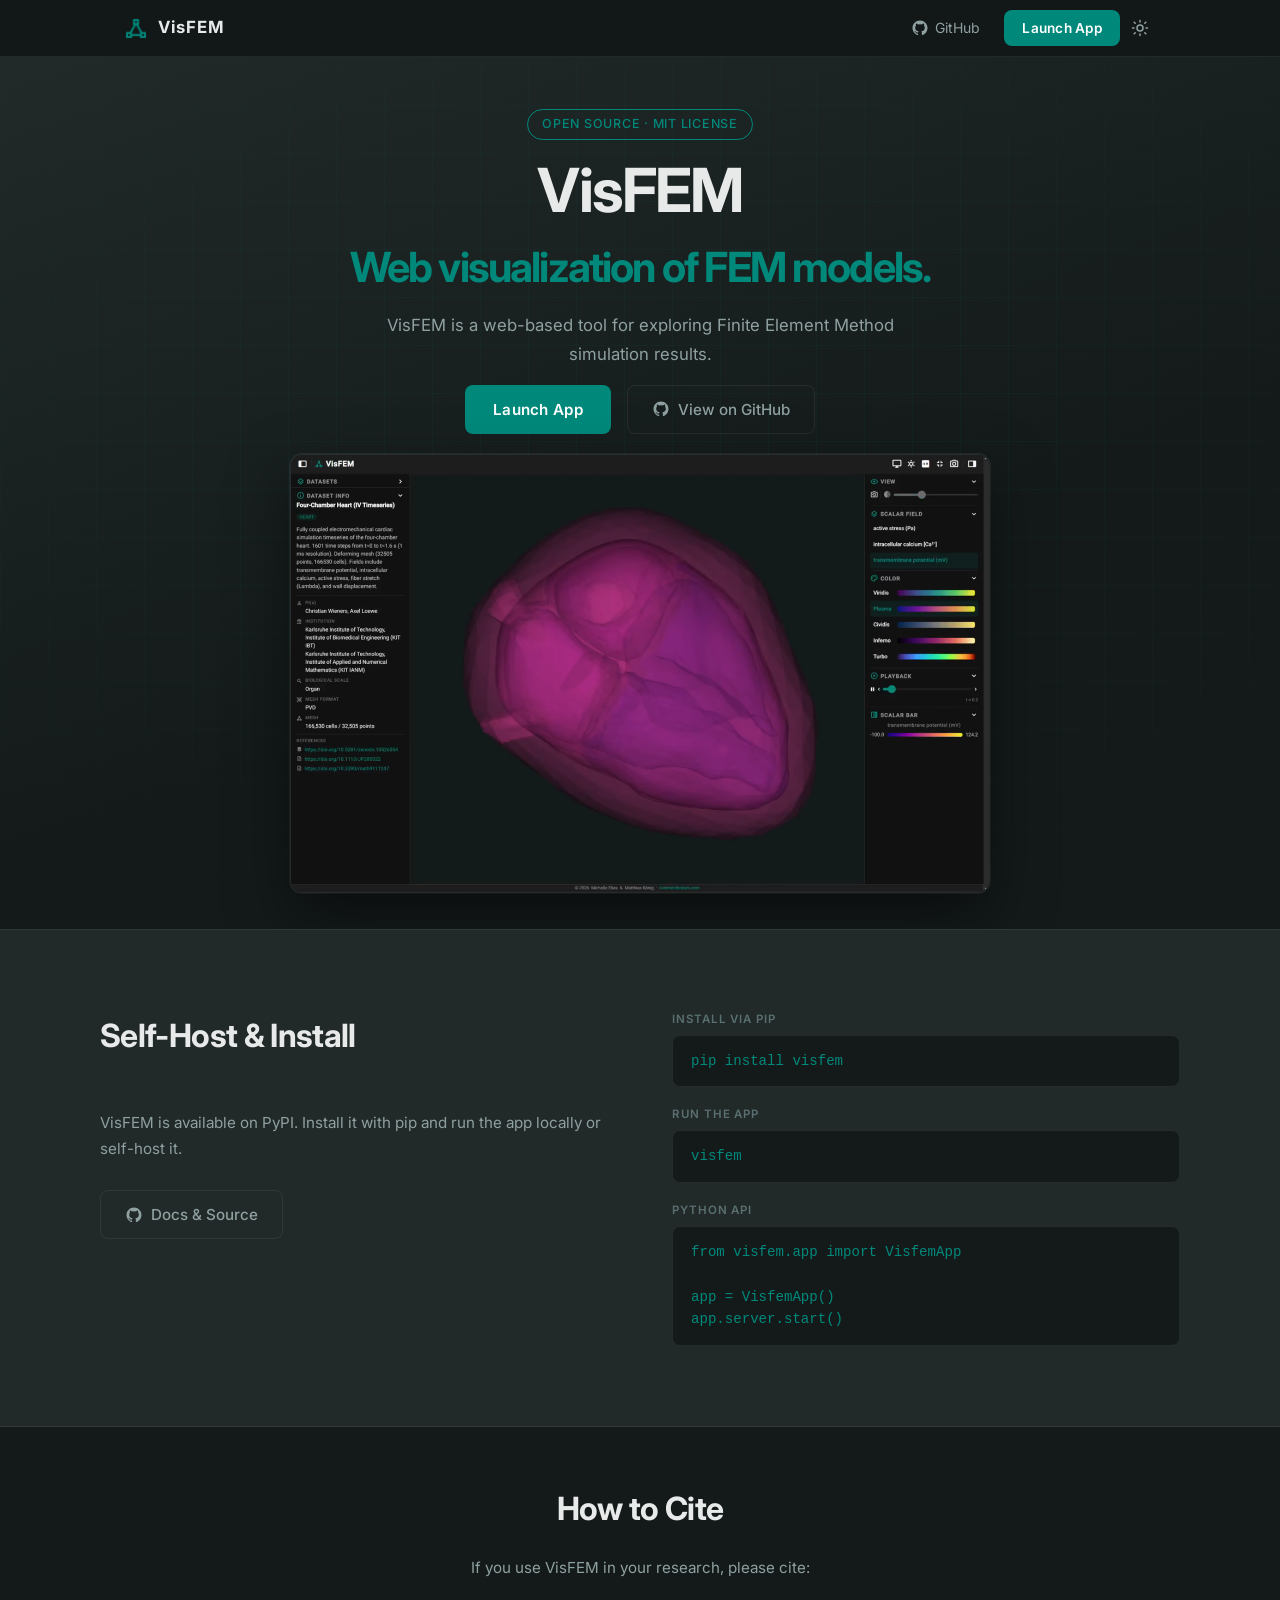
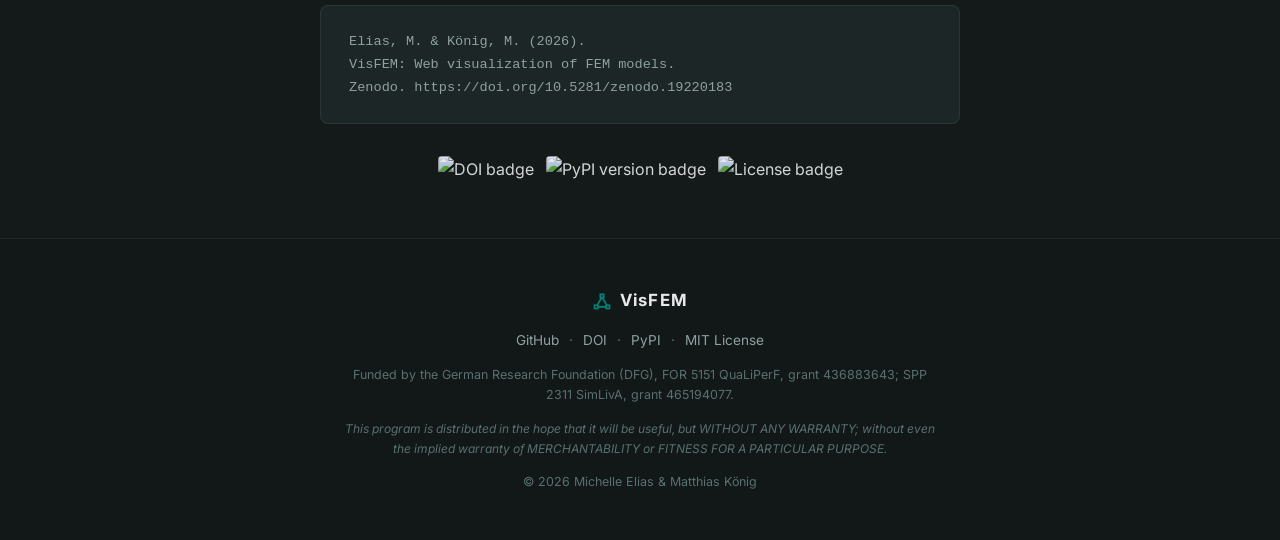
==== docs/index.html @ fd7cc9d6 "moving static html for github pages" ====
<!DOCTYPE html>
<html lang="en" data-theme="dark">
<head>
  <meta charset="UTF-8" />
  <meta name="viewport" content="width=device-width, initial-scale=1.0" />
  <title>VisFEM</title>
  <link rel="icon" type="image/png" href="../docs/images/favicon/favicon-96x96.png" />
  <link rel="stylesheet" href="style.css" />
  <!-- Google Fonts: Inter -->
  <link rel="preconnect" href="https://fonts.googleapis.com" />
  <link rel="preconnect" href="https://fonts.gstatic.com" crossorigin />
  <link href="https://fonts.googleapis.com/css2?family=Inter:wght@300;400;500;600;700&display=swap" rel="stylesheet" />
  <script>(function(){var t=localStorage.getItem('visfem-theme');if(t)document.documentElement.setAttribute('data-theme',t);})();</script>
</head>
<body>

  <!-- Navbar -->
  <nav class="navbar">
    <div class="nav-inner">
      <div class="nav-brand">
        <img src="../docs/images/favicon/visfem-100x100.png" alt="VisFEM logo" class="brand-icon" />
        <span class="brand-name">VisFEM</span>
      </div>
      <div class="nav-links">
        <a href="https://github.com/matthiaskoenig/visfem" target="_blank" rel="noopener" class="nav-link">
          <svg class="gh-icon" viewBox="0 0 24 24" aria-hidden="true"><path fill="currentColor" d="M12 2C6.477 2 2 6.477 2 12c0 4.418 2.865 8.167 6.839 9.49.5.092.682-.217.682-.482 0-.237-.009-.868-.013-1.703-2.782.604-3.369-1.34-3.369-1.34-.454-1.154-1.11-1.462-1.11-1.462-.908-.62.069-.608.069-.608 1.003.07 1.531 1.03 1.531 1.03.892 1.529 2.341 1.087 2.91.831.092-.646.35-1.086.636-1.336-2.22-.253-4.555-1.11-4.555-4.943 0-1.091.39-1.984 1.029-2.683-.103-.253-.446-1.27.098-2.647 0 0 .84-.269 2.75 1.025A9.578 9.578 0 0 1 12 6.836a9.59 9.59 0 0 1 2.504.337c1.909-1.294 2.747-1.025 2.747-1.025.546 1.377.203 2.394.1 2.647.64.699 1.028 1.592 1.028 2.683 0 3.842-2.339 4.687-4.566 4.935.359.309.678.919.678 1.852 0 1.336-.012 2.415-.012 2.743 0 .267.18.578.688.48C19.138 20.163 22 16.418 22 12c0-5.523-4.477-10-10-10z"/></svg>
          GitHub
        </a>
        <div class="nav-cta">
        <a href="https://app.visfem.de" class="btn-launch btn-launch-small">Launch App</a>
        <button id="theme-toggle" class="theme-toggle" aria-label="Toggle light/dark mode">
          <svg class="icon-sun" viewBox="0 0 24 24" fill="none" stroke="currentColor" stroke-width="2" stroke-linecap="round" stroke-linejoin="round" aria-hidden="true">
            <circle cx="12" cy="12" r="4"/><line x1="12" y1="2" x2="12" y2="4"/><line x1="12" y1="20" x2="12" y2="22"/><line x1="4.22" y1="4.22" x2="5.64" y2="5.64"/><line x1="18.36" y1="18.36" x2="19.78" y2="19.78"/><line x1="2" y1="12" x2="4" y2="12"/><line x1="20" y1="12" x2="22" y2="12"/><line x1="4.22" y1="19.78" x2="5.64" y2="18.36"/><line x1="18.36" y1="5.64" x2="19.78" y2="4.22"/>
          </svg>
          <svg class="icon-moon" viewBox="0 0 24 24" fill="none" stroke="currentColor" stroke-width="2" stroke-linecap="round" stroke-linejoin="round" aria-hidden="true">
            <path d="M21 12.79A9 9 0 1 1 11.21 3 7 7 0 0 0 21 12.79z"/>
          </svg>
        </button>
        </div>
      </div>
    </div>
  </nav>

  <!-- Hero -->
  <section class="hero">
    <div class="hero-bg-mesh" aria-hidden="true"></div>
    <div class="hero-inner">
      <div class="hero-badge">Open Source · MIT License</div>
      <h1 class="hero-title">
        VisFEM<br/>
        <span class="accent">Web visualization of FEM models.</span>
      </h1>
      <p class="hero-subtitle">
        VisFEM is a web-based tool for exploring Finite Element Method simulation results.
      </p>
      <div class="hero-actions">
        <a href="https://app.visfem.de" class="btn-launch">Launch App</a>
        <a href="https://github.com/matthiaskoenig/visfem" target="_blank" rel="noopener" class="btn-secondary">
          <svg class="gh-icon" viewBox="0 0 24 24" aria-hidden="true"><path fill="currentColor" d="M12 2C6.477 2 2 6.477 2 12c0 4.418 2.865 8.167 6.839 9.49.5.092.682-.217.682-.482 0-.237-.009-.868-.013-1.703-2.782.604-3.369-1.34-3.369-1.34-.454-1.154-1.11-1.462-1.11-1.462-.908-.62.069-.608.069-.608 1.003.07 1.531 1.03 1.531 1.03.892 1.529 2.341 1.087 2.91.831.092-.646.35-1.086.636-1.336-2.22-.253-4.555-1.11-4.555-4.943 0-1.091.39-1.984 1.029-2.683-.103-.253-.446-1.27.098-2.647 0 0 .84-.269 2.75 1.025A9.578 9.578 0 0 1 12 6.836a9.59 9.59 0 0 1 2.504.337c1.909-1.294 2.747-1.025 2.747-1.025.546 1.377.203 2.394.1 2.647.64.699 1.028 1.592 1.028 2.683 0 3.842-2.339 4.687-4.566 4.935.359.309.678.919.678 1.852 0 1.336-.012 2.415-.012 2.743 0 .267.18.578.688.48C19.138 20.163 22 16.418 22 12c0-5.523-4.477-10-10-10z"/></svg>
          View on GitHub
        </a>
      </div>
      <div class="hero-preview">
        <video autoplay loop muted playsinline class="preview-gif">
          <source src="landing_preview.webm" type="video/webm" />
        </video>
      </div>
    </div>
  </section>

  <!-- Self-Host & Install -->
  <section class="section dev-section" id="install">
    <div class="section-inner section-inner--two-col">
      <div class="dev-text">
        <h2 class="section-title left">Self-Host & Install</h2>
        <p>VisFEM is available on PyPI. Install it with pip and run the app locally or self-host it.</p>
        <a href="https://github.com/matthiaskoenig/visfem" target="_blank" rel="noopener" class="btn-secondary mt">
          <svg class="gh-icon" viewBox="0 0 24 24" aria-hidden="true"><path fill="currentColor" d="M12 2C6.477 2 2 6.477 2 12c0 4.418 2.865 8.167 6.839 9.49.5.092.682-.217.682-.482 0-.237-.009-.868-.013-1.703-2.782.604-3.369-1.34-3.369-1.34-.454-1.154-1.11-1.462-1.11-1.462-.908-.62.069-.608.069-.608 1.003.07 1.531 1.03 1.531 1.03.892 1.529 2.341 1.087 2.91.831.092-.646.35-1.086.636-1.336-2.22-.253-4.555-1.11-4.555-4.943 0-1.091.39-1.984 1.029-2.683-.103-.253-.446-1.27.098-2.647 0 0 .84-.269 2.75 1.025A9.578 9.578 0 0 1 12 6.836a9.59 9.59 0 0 1 2.504.337c1.909-1.294 2.747-1.025 2.747-1.025.546 1.377.203 2.394.1 2.647.64.699 1.028 1.592 1.028 2.683 0 3.842-2.339 4.687-4.566 4.935.359.309.678.919.678 1.852 0 1.336-.012 2.415-.012 2.743 0 .267.18.578.688.48C19.138 20.163 22 16.418 22 12c0-5.523-4.477-10-10-10z"/></svg>
          Docs &amp; Source
        </a>
      </div>
      <div class="code-block-wrapper">
        <div class="code-label">Install via pip</div>
        <pre class="code-block"><code>pip install visfem</code></pre>
        <div class="code-label mt-sm">Run the app</div>
        <pre class="code-block"><code>visfem</code></pre>
        <div class="code-label mt-sm">Python API</div>
        <pre class="code-block"><code>from visfem.app import VisfemApp

app = VisfemApp()
app.server.start()</code></pre>
      </div>
    </div>
  </section>

  <!-- Citation -->
  <section class="section cite-section" id="cite">
    <div class="section-inner">
      <h2 class="section-title">How to Cite</h2>
      <p class="cite-intro">If you use VisFEM in your research, please cite:</p>
      <pre class="cite-block">Elias, M. &amp; König, M. (2026).
VisFEM: Web visualization of FEM models.
Zenodo. https://doi.org/10.5281/zenodo.19220183</pre>
      <div class="cite-badges">
        <a href="https://doi.org/10.5281/zenodo.19220183" target="_blank" rel="noopener" class="badge-link">
          <img src="https://zenodo.org/badge/DOI/10.5281/zenodo.19220183.svg" alt="DOI badge" />
        </a>
        <a href="https://pypi.org/project/visfem/" target="_blank" rel="noopener" class="badge-link">
          <img src="https://img.shields.io/pypi/v/visfem.svg" alt="PyPI version badge" />
        </a>
        <a href="https://opensource.org/licenses/MIT" target="_blank" rel="noopener" class="badge-link">
          <img src="https://img.shields.io/pypi/l/visfem.svg" alt="License badge" />
        </a>
      </div>
    </div>
  </section>

  <!-- Footer -->
  <footer class="footer">
    <div class="footer-inner">
      <div class="footer-brand">
        <img src="../docs/images/favicon/visfem-100x100.png" alt="VisFEM logo" class="brand-icon small" />
        <span class="brand-name">VisFEM</span>
      </div>
      <div class="footer-links">
        <a href="https://github.com/matthiaskoenig/visfem" target="_blank" rel="noopener">GitHub</a>
        <span class="sep">·</span>
        <a href="https://doi.org/10.5281/zenodo.19220183" target="_blank" rel="noopener">DOI</a>
        <span class="sep">·</span>
        <a href="https://pypi.org/project/visfem/" target="_blank" rel="noopener">PyPI</a>
        <span class="sep">·</span>
        <a href="https://opensource.org/license/MIT" target="_blank" rel="noopener">MIT License</a>
      </div>

      <p class="footer-funding">
        Funded by the German Research Foundation (DFG), FOR 5151 QuaLiPerF, grant 436883643;
        SPP 2311 SimLivA, grant 465194077.
      </p>
      <p class="footer-disclaimer">
        This program is distributed in the hope that it will be useful, but WITHOUT ANY WARRANTY;
        without even the implied warranty of MERCHANTABILITY or FITNESS FOR A PARTICULAR PURPOSE.
      </p>
      <p class="footer-copy">© 2026 Michelle Elias &amp; Matthias König</p>
    </div>
  </footer>

  <script>
    document.getElementById('theme-toggle').addEventListener('click', function() {
      var html = document.documentElement;
      var next = html.getAttribute('data-theme') === 'light' ? 'dark' : 'light';
      html.setAttribute('data-theme', next);
      localStorage.setItem('visfem-theme', next);
    });
  </script>
</body>
</html>
---- docs/style.css ----
/* Reset & base */
*, *::before, *::after { box-sizing: border-box; margin: 0; padding: 0; }

:root {
  --accent:        #00897b;
  --accent-hover:  #00796b;
  --accent-dim:    rgba(0, 137, 123, 0.15);
  --accent-glow:   rgba(0, 137, 123, 0.25);
  --accent-mesh:   rgba(0, 137, 123, 0.07);

  --bg:            #141a1a;
  --bg-top:        #212929;
  --surface:       #1c2626;
  --surface-2:     #233030;
  --border:        rgba(255, 255, 255, 0.07);

  --text:          #e8eaea;
  --text-muted:    #8fa0a0;
  --text-subtle:   #5a7070;

  --radius:        12px;
  --radius-sm:     8px;
  --font:          'Inter', system-ui, sans-serif;

  --bp-two-col:    700px;
  --bp-mobile:     600px;
}

[data-theme="light"] {
  --bg:            #f2f5f5;
  --bg-top:        #d1d6d6;
  --surface:       #e6eaea;
  --surface-2:     #dce2e2;
  --border:        rgba(0, 0, 0, 0.09);

  --text:          #1a2424;
  --text-muted:    #3d5858;
  --text-subtle:   #607a7a;
}

html { scroll-behavior: smooth; }

body {
  font-family: var(--font);
  background-color: var(--bg);
  color: var(--text);
  line-height: 1.65;
  -webkit-font-smoothing: antialiased;
}

a { color: inherit; text-decoration: none; }

/* Shared layout */
.section { padding: 80px 24px; }
.section-inner { max-width: 1080px; margin: 0 auto; }
.section-title {
  font-size: clamp(1.5rem, 3vw, 2rem);
  font-weight: 700;
  text-align: center;
  margin-bottom: 48px;
  letter-spacing: -0.02em;
}
.section-title.left { text-align: left; }

/* Navbar */
.navbar {
  position: sticky;
  top: 0;
  z-index: 100;
  background: color-mix(in srgb, var(--bg) 88%, black 12%);
  backdrop-filter: blur(12px);
  -webkit-backdrop-filter: blur(12px);
  border-bottom: 1px solid var(--border);
}
.nav-inner {
  max-width: 1080px;
  margin: 0 auto;
  padding: 0 24px;
  height: 56px;
  display: flex;
  align-items: center;
  justify-content: space-between;
}
.nav-brand {
  display: flex;
  align-items: center;
  gap: 10px;
}
.brand-icon {
  width: 24px;
  height: 24px;
  flex-shrink: 0;
}
.brand-icon.small { width: 20px; height: 20px; }
.brand-name {
  font-size: 1.05rem;
  font-weight: 700;
  letter-spacing: 0.06em;
  color: var(--text);
}
.nav-links {
  display: flex;
  align-items: center;
  gap: 24px;
}
.nav-cta {
  display: flex;
  align-items: center;
  gap: 4px;
}
.nav-link {
  display: flex;
  align-items: center;
  gap: 6px;
  font-size: 0.875rem;
  color: var(--text-muted);
  transition: color 0.2s;
}
.nav-link:hover { color: var(--accent); }
.gh-icon { width: 18px; height: 18px; flex-shrink: 0; }

/* Theme toggle */
.theme-toggle {
  display: flex;
  align-items: center;
  justify-content: center;
  width: 32px;
  height: 32px;
  border: none;
  background: transparent;
  color: var(--text-muted);
  cursor: pointer;
  border-radius: var(--radius-sm);
  transition: color 0.2s, background 0.2s;
  padding: 0;
  flex-shrink: 0;
}
.theme-toggle:hover {
  color: var(--accent);
  background: var(--accent-dim);
}
.theme-toggle svg { width: 18px; height: 18px; }
[data-theme="dark"]  .icon-moon { display: none; }
[data-theme="light"] .icon-sun  { display: none; }

/* Buttons */
.btn-launch {
  display: inline-flex;
  align-items: center;
  justify-content: center;
  padding: 12px 28px;
  border-radius: var(--radius-sm);
  background: var(--accent);
  color: #fff;
  font-size: 0.95rem;
  font-weight: 600;
  letter-spacing: 0.02em;
  transition: background 0.2s, transform 0.15s;
}
.btn-launch:hover {
  background: var(--accent-hover);
  transform: translateY(-1px);
}
.btn-launch-small {
  padding: 7px 18px;
  font-size: 0.85rem;
}
.btn-secondary {
  display: inline-flex;
  align-items: center;
  gap: 8px;
  padding: 11px 24px;
  border-radius: var(--radius-sm);
  border: 1px solid var(--border);
  background: transparent;
  color: var(--text-muted);
  font-size: 0.95rem;
  font-weight: 500;
  transition: border-color 0.2s, color 0.2s, transform 0.15s;
}
.btn-secondary:hover {
  border-color: var(--accent);
  color: var(--accent);
  transform: translateY(-1px);
}
.btn-secondary.mt { margin-top: 28px; }

/* Hero */
.hero {
  position: relative;
  overflow: hidden;
  padding: 52px 24px 36px;
  background: linear-gradient(160deg, var(--bg-top) 0%, var(--bg) 60%);
}

.hero-bg-mesh {
  position: absolute;
  inset: 0;
  background-image:
    linear-gradient(var(--accent-mesh) 1px, transparent 1px),
    linear-gradient(90deg, var(--accent-mesh) 1px, transparent 1px);
  background-size: 48px 48px;
  mask-image: radial-gradient(ellipse 80% 70% at 50% 40%, black 30%, transparent 100%);
  -webkit-mask-image: radial-gradient(ellipse 80% 70% at 50% 40%, black 30%, transparent 100%);
  pointer-events: none;
}

.hero-inner {
  position: relative;
  max-width: 820px;
  margin: 0 auto;
  text-align: center;
  display: flex;
  flex-direction: column;
  align-items: center;
  gap: 16px;
}

.hero-badge {
  display: inline-block;
  padding: 4px 14px;
  border-radius: 999px;
  border: 1px solid var(--accent);
  color: var(--accent);
  font-size: 0.78rem;
  font-weight: 500;
  letter-spacing: 0.06em;
  text-transform: uppercase;
}

.hero-title {
  font-size: clamp(2.4rem, 6vw, 3.8rem);
  font-weight: 700;
  line-height: 1.15;
  letter-spacing: -0.03em;
  color: var(--text);
}
.accent { color: var(--accent); }
.hero-title .accent { font-size: clamp(1.55rem, 3.8vw, 2.6rem); }

.hero-subtitle {
  max-width: 560px;
  font-size: 1.05rem;
  color: var(--text-muted);
  line-height: 1.7;
}

.hero-actions {
  display: flex;
  gap: 16px;
  flex-wrap: wrap;
  justify-content: center;
}

/* Preview */
.hero-preview {
  width: 100%;
  max-width: 700px;
  margin-top: 4px;
  border-radius: var(--radius);
  overflow: hidden;
  border: 1px solid var(--border);
  box-shadow: 0 24px 60px rgba(0,0,0,0.5), 0 0 0 1px var(--border);
}
.preview-gif {
  display: block;
  width: 100%;
  height: auto;
}

/* Dev section */
.dev-section {
  background: var(--bg-top);
  border-top: 1px solid var(--border);
  border-bottom: 1px solid var(--border);
}
.section-inner--two-col {
  display: grid;
  grid-template-columns: 1fr 1fr;
  gap: 64px;
  align-items: start;
}
@media (max-width: 700px) {
  .section-inner--two-col { grid-template-columns: 1fr; gap: 40px; }
}
.dev-text p {
  color: var(--text-muted);
  font-size: 0.95rem;
  line-height: 1.7;
}

.code-block-wrapper { display: flex; flex-direction: column; gap: 0; }
.code-label {
  font-size: 0.72rem;
  font-weight: 600;
  text-transform: uppercase;
  letter-spacing: 0.08em;
  color: var(--text-subtle);
  margin-bottom: 6px;
}
.code-label.mt-sm { margin-top: 18px; }

.code-block {
  background: var(--bg);
  border: 1px solid var(--border);
  border-radius: var(--radius-sm);
  padding: 14px 18px;
  font-family: 'Fira Mono', 'Cascadia Code', 'Consolas', monospace;
  font-size: 0.88rem;
  color: var(--accent);
  overflow-x: auto;
  line-height: 1.6;
}

/* Citation */
.cite-section { background: var(--bg); padding-top: 56px; padding-bottom: 56px; }
.cite-section .section-title { margin-bottom: 20px; }
.cite-intro {
  text-align: center;
  color: var(--text-muted);
  margin-bottom: 24px;
  font-size: 0.95rem;
}
.cite-block {
  max-width: 640px;
  margin: 0 auto 32px;
  background: var(--surface);
  border: 1px solid var(--border);
  border-radius: var(--radius-sm);
  padding: 24px 28px;
  font-family: 'Fira Mono', 'Cascadia Code', 'Consolas', monospace;
  font-size: 0.85rem;
  color: var(--text-muted);
  white-space: pre-wrap;
  line-height: 1.7;
}
.cite-badges {
  display: flex;
  gap: 12px;
  justify-content: center;
  flex-wrap: wrap;
}
.badge-link img {
  height: 20px;
  border-radius: 4px;
  opacity: 0.9;
  transition: opacity 0.2s;
}
.badge-link:hover img { opacity: 1; }

/* Footer */
.footer {
  background: color-mix(in srgb, var(--bg) 88%, black 12%);
  border-top: 1px solid var(--border);
  padding: 48px 24px;
}
.footer-inner {
  max-width: 1080px;
  margin: 0 auto;
  display: flex;
  flex-direction: column;
  align-items: center;
  gap: 14px;
  text-align: center;
}
.footer-brand {
  display: flex;
  align-items: center;
  gap: 8px;
}
.footer-links {
  display: flex;
  gap: 10px;
  align-items: center;
  flex-wrap: wrap;
  justify-content: center;
  font-size: 0.85rem;
}
.footer-links a {
  color: var(--text-muted);
  transition: color 0.2s;
}
.footer-links a:hover { color: var(--accent); }
.sep { color: var(--text-subtle); }
.footer-funding {
  max-width: 600px;
  font-size: 0.78rem;
  color: var(--text-subtle);
  line-height: 1.6;
}
.footer-disclaimer {
  max-width: 600px;
  font-size: 0.75rem;
  color: var(--text-subtle);
  line-height: 1.6;
  font-style: italic;
}
.footer-copy {
  font-size: 0.78rem;
  color: var(--text-subtle);
}

/* Responsive */
@media (max-width: 600px) {
  .section { padding: 60px 18px; }
  .hero { padding: 72px 18px 60px; }
  .nav-links .btn-launch-small { display: none; }
}
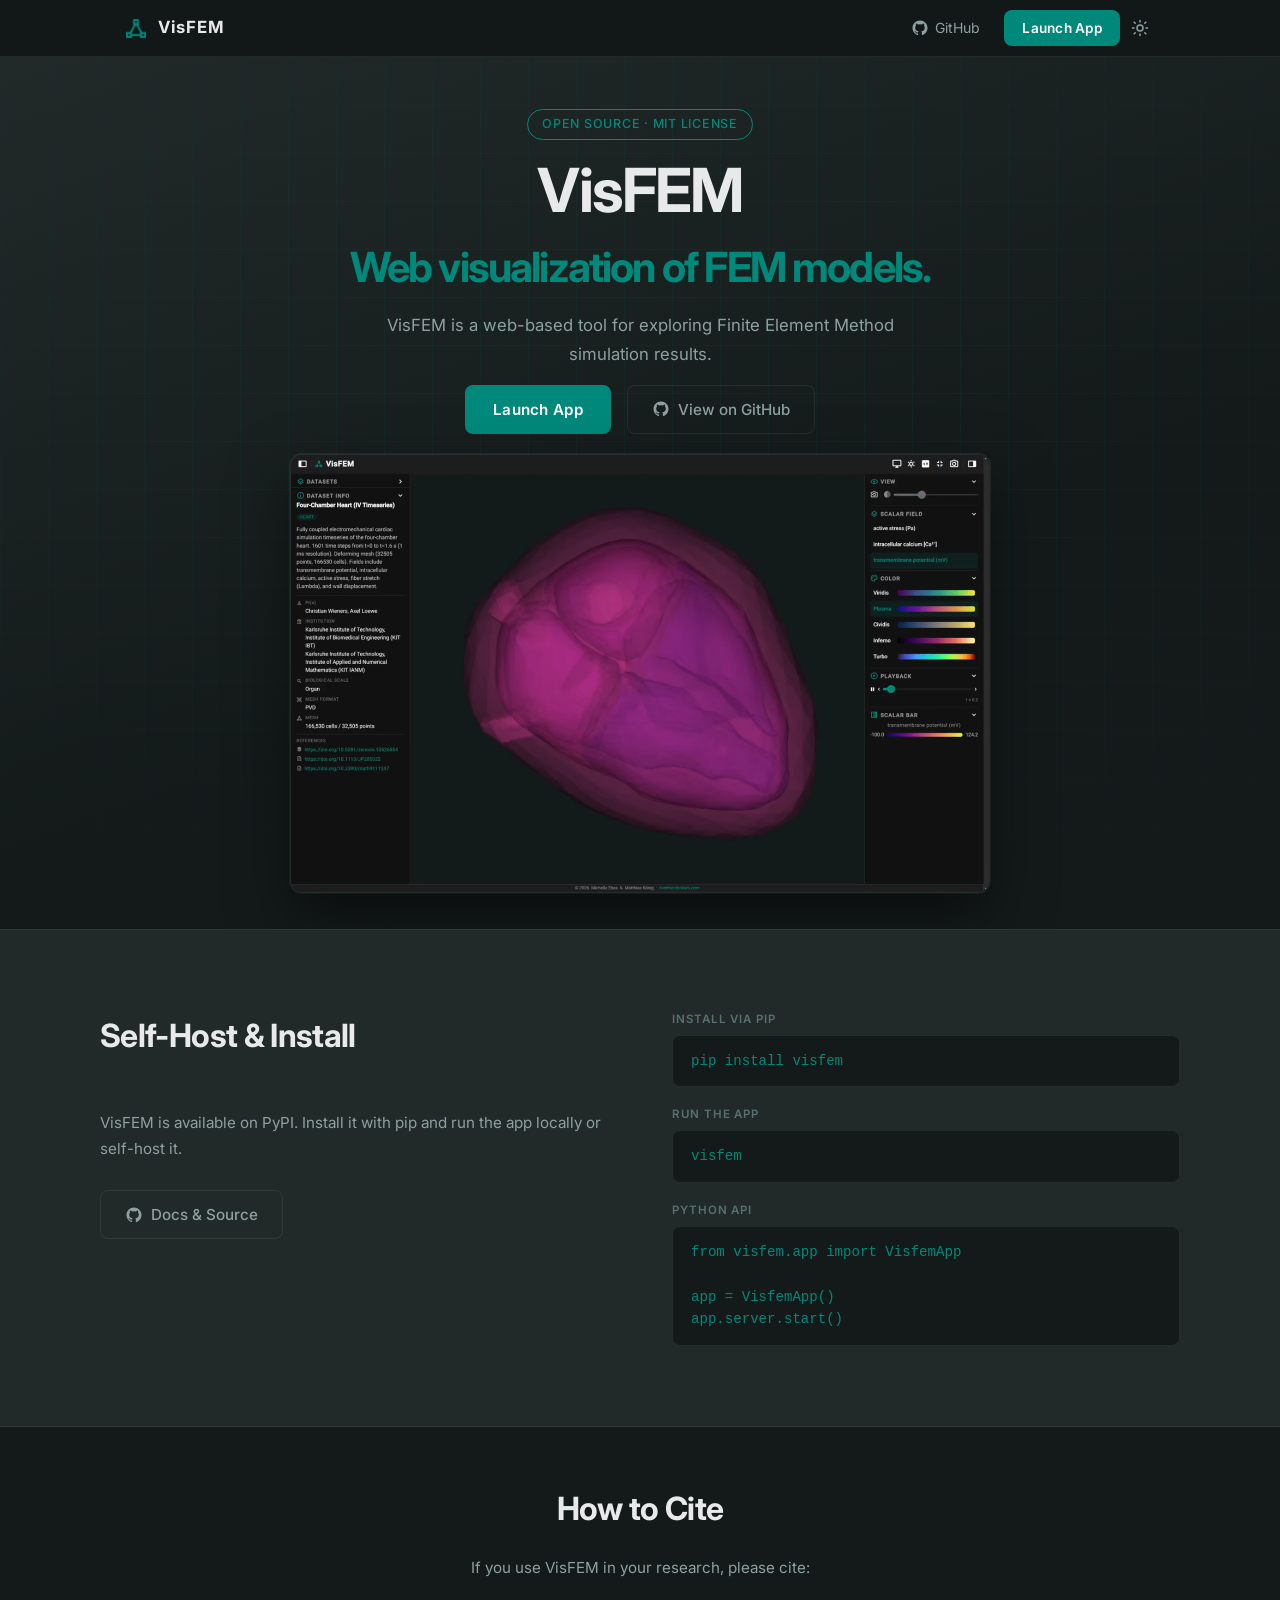
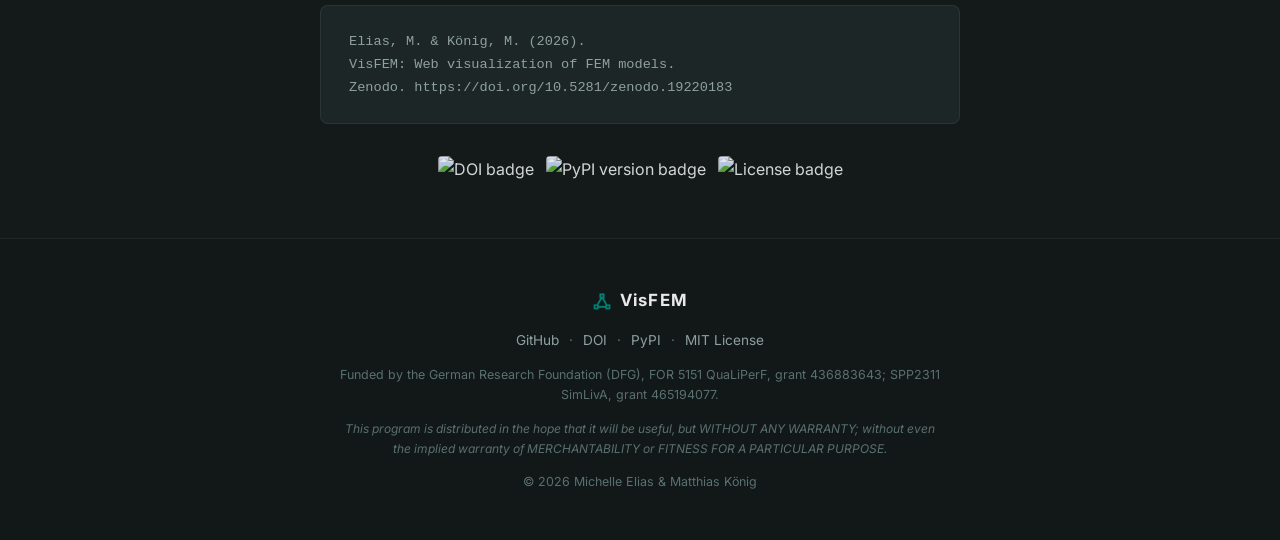
==== commit 7eac1f0e: "fix: standardize SPP 2311 references to SPP2311 across documentation and code" ====
--- a/docs/index.html
+++ b/docs/index.html
@@ -134,7 +134,7 @@
 
       <p class="footer-funding">
         Funded by the German Research Foundation (DFG), FOR 5151 QuaLiPerF, grant 436883643;
-        SPP 2311 SimLivA, grant 465194077.
+        SPP2311 SimLivA, grant 465194077.
       </p>
       <p class="footer-disclaimer">
         This program is distributed in the hope that it will be useful, but WITHOUT ANY WARRANTY;
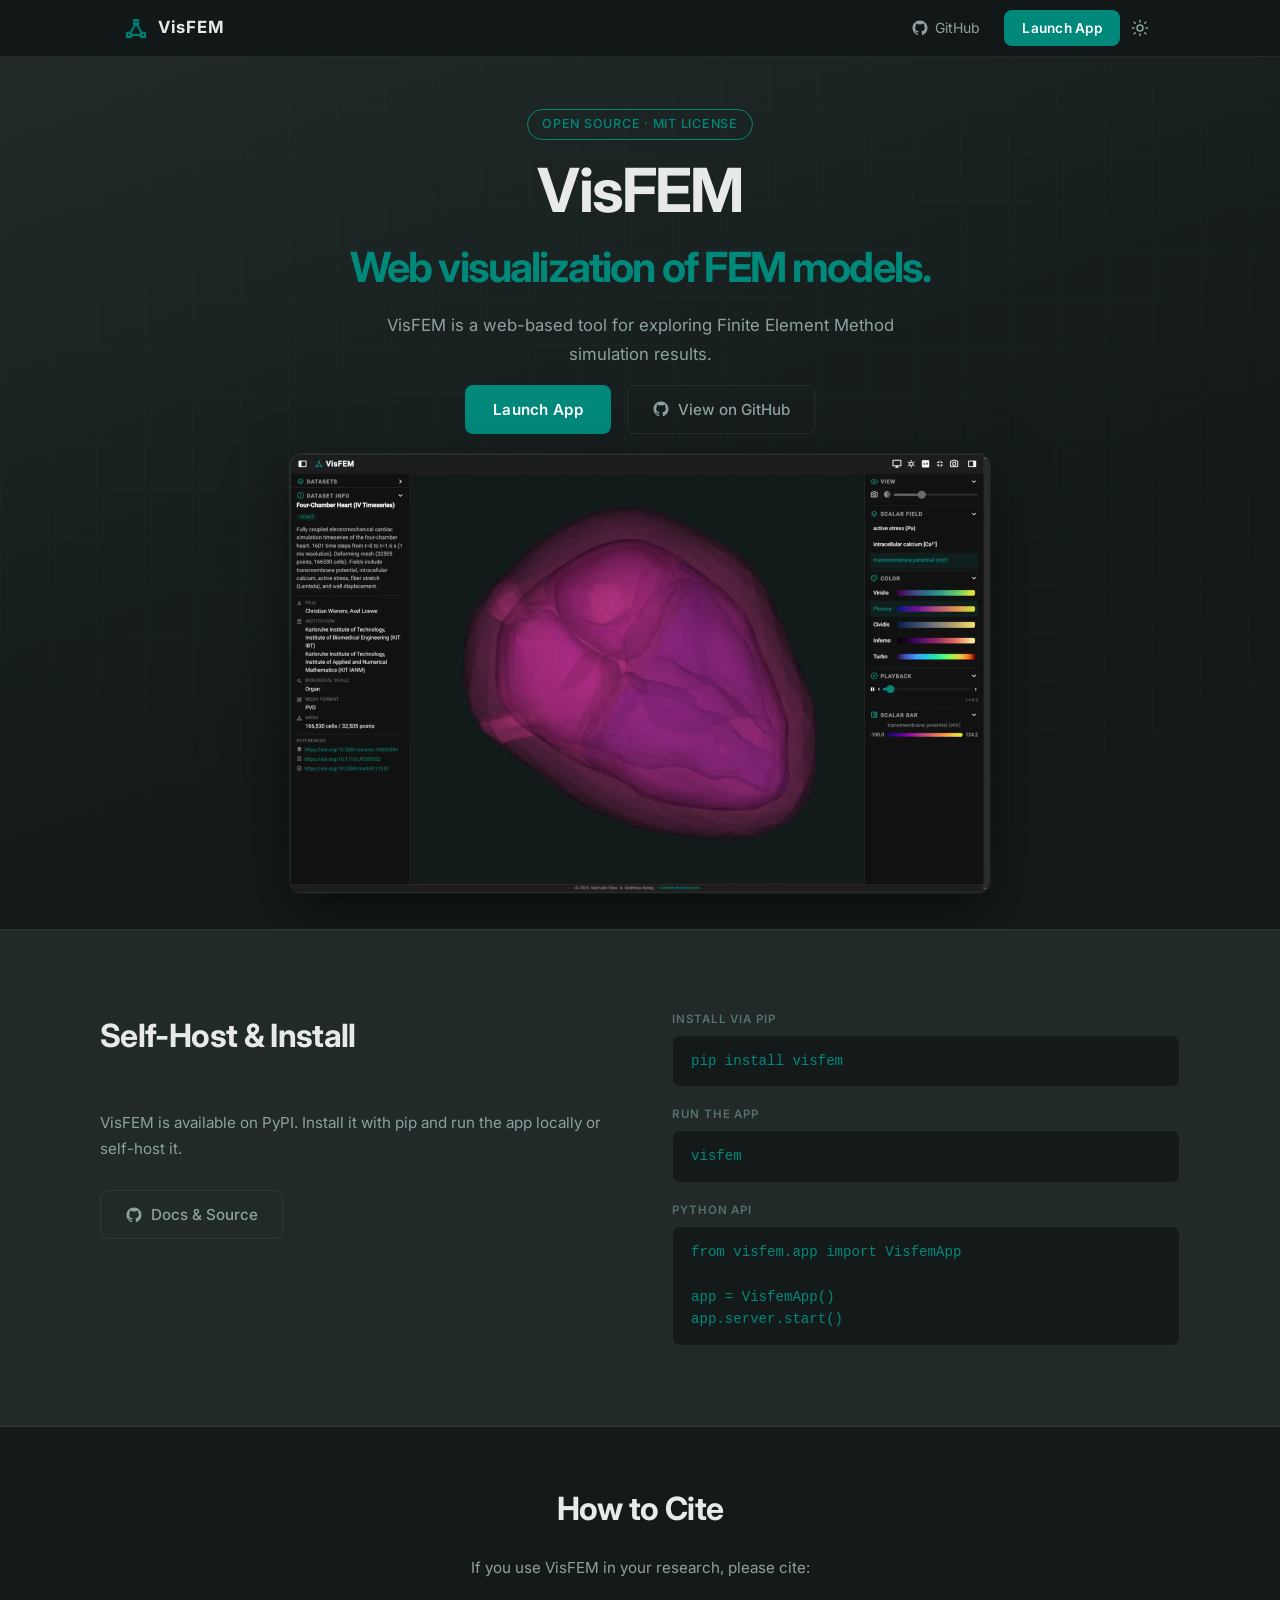
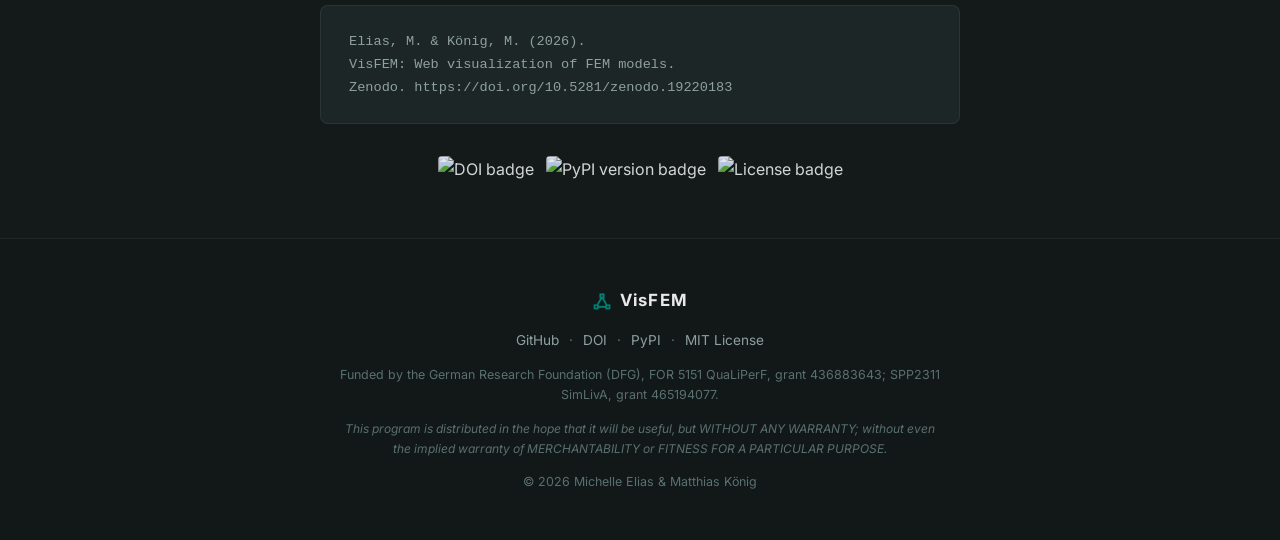
==== commit fd81ad1a: "consolidate deployment files + fix interim Pages site - docs/index.html: fix broken logo/favicon pat" ====
--- a/docs/index.html
+++ b/docs/index.html
@@ -4,7 +4,7 @@
   <meta charset="UTF-8" />
   <meta name="viewport" content="width=device-width, initial-scale=1.0" />
   <title>VisFEM</title>
-  <link rel="icon" type="image/png" href="../docs/images/favicon/favicon-96x96.png" />
+  <link rel="icon" type="image/png" href="images/favicon/favicon-96x96.png" />
   <link rel="stylesheet" href="style.css" />
   <!-- Google Fonts: Inter -->
   <link rel="preconnect" href="https://fonts.googleapis.com" />
@@ -18,7 +18,7 @@
   <nav class="navbar">
     <div class="nav-inner">
       <div class="nav-brand">
-        <img src="../docs/images/favicon/visfem-100x100.png" alt="VisFEM logo" class="brand-icon" />
+        <img src="images/favicon/visfem-100x100.png" alt="VisFEM logo" class="brand-icon" />
         <span class="brand-name">VisFEM</span>
       </div>
       <div class="nav-links">
@@ -119,7 +119,7 @@
   <footer class="footer">
     <div class="footer-inner">
       <div class="footer-brand">
-        <img src="../docs/images/favicon/visfem-100x100.png" alt="VisFEM logo" class="brand-icon small" />
+        <img src="images/favicon/visfem-100x100.png" alt="VisFEM logo" class="brand-icon small" />
         <span class="brand-name">VisFEM</span>
       </div>
       <div class="footer-links">
